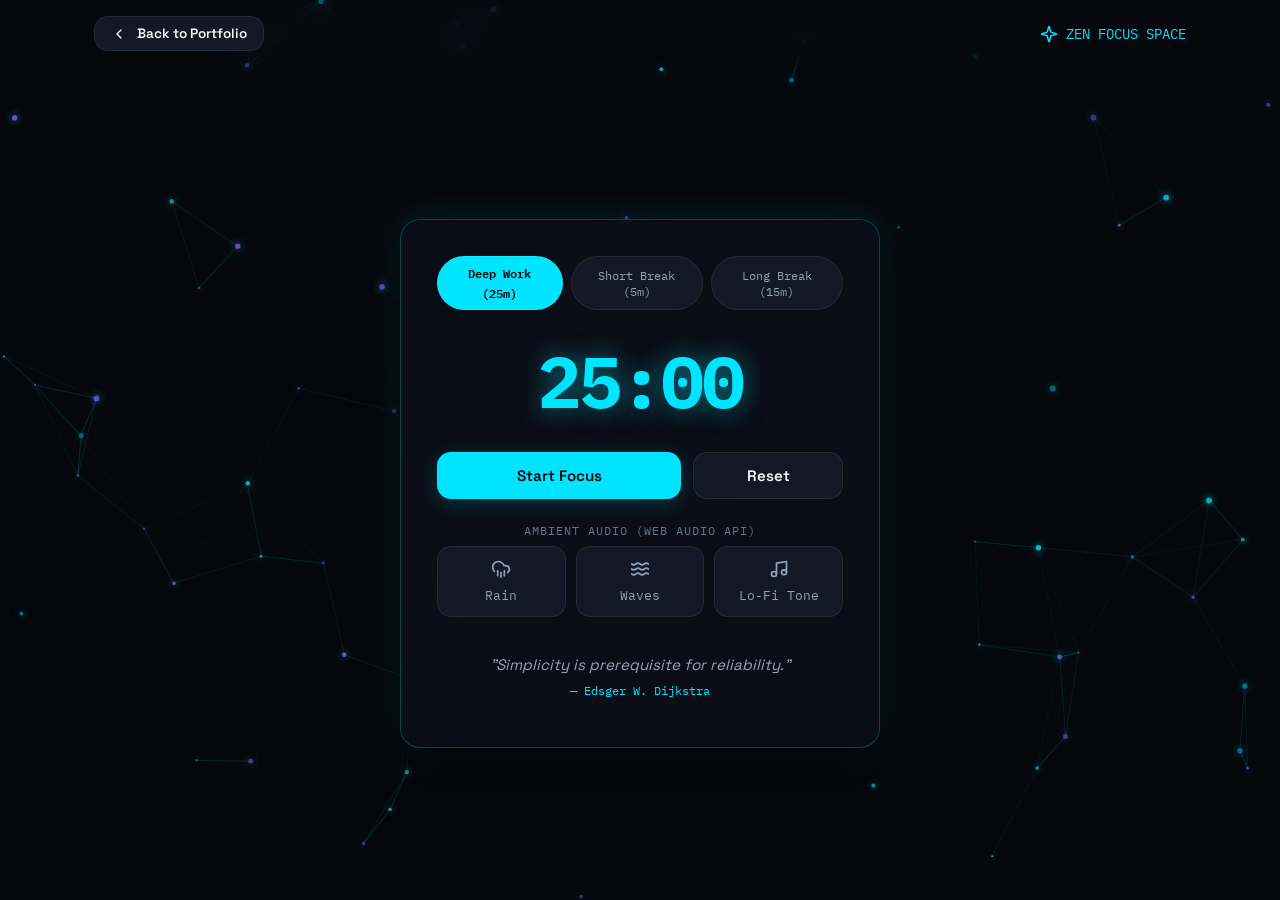
==== immersive.html @ dc9d1cc6 "feat: initial commit modern personal portfolio website" ====
<!DOCTYPE html>
<html lang="en" data-theme="dark">
<head>
  <meta charset="UTF-8" />
  <meta name="viewport" content="width=device-width, initial-scale=1.0" />
  <title>Zen Space | Nguyen Tan Thang</title>
  <meta name="description" content="An immersive focus room with ambient audio, interactive particle constellation, and pomodoro timer." />

  <link rel="stylesheet" href="css/style.css" />
  <link rel="icon" href="data:image/svg+xml,<svg xmlns=%22http://www.w3.org/2000/svg%22 viewBox=%220 0 100 100%22><text y=%22.9em%22 font-size=%2290%22>✨</text></svg>" />

  <style>
    body {
      background: #05070c;
      overflow: hidden;
      height: 100vh;
      display: flex;
      flex-direction: column;
    }
    #zen-canvas {
      position: absolute;
      top: 0;
      left: 0;
      width: 100%;
      height: 100%;
      z-index: 0;
    }
    .zen-container {
      position: relative;
      z-index: 10;
      display: flex;
      flex-direction: column;
      align-items: center;
      justify-content: center;
      flex: 1;
      padding: 24px;
    }
    .zen-pod {
      width: 100%;
      max-width: 480px;
      background: rgba(13, 17, 26, 0.75);
      border: 1px solid rgba(0, 229, 255, 0.25);
      border-radius: var(--radius-lg);
      padding: 36px;
      backdrop-filter: blur(20px);
      -webkit-backdrop-filter: blur(20px);
      box-shadow: 0 20px 50px rgba(0, 0, 0, 0.8), 0 0 40px rgba(0, 229, 255, 0.15);
      display: flex;
      flex-direction: column;
      align-items: center;
      gap: 24px;
      text-align: center;
    }
    .zen-timer-display {
      font-family: var(--font-mono);
      font-size: 4.5rem;
      font-weight: 700;
      letter-spacing: -2px;
      color: var(--accent-cyan);
      text-shadow: 0 0 25px rgba(0, 229, 255, 0.5);
    }
    .zen-modes {
      display: flex;
      gap: 8px;
    }
    .timer-mode-btn {
      padding: 6px 14px;
      border-radius: var(--radius-full);
      font-size: 0.78rem;
      font-family: var(--font-mono);
      border: 1px solid var(--border-color);
      background: var(--bg-surface);
      color: var(--text-secondary);
      transition: all var(--transition-fast);
    }
    .timer-mode-btn.is-active {
      background: var(--accent-cyan);
      color: #000000;
      font-weight: 600;
    }
    .zen-sounds-grid {
      display: flex;
      gap: 10px;
      width: 100%;
    }
    .zen-sound-btn {
      flex: 1;
      display: flex;
      flex-direction: column;
      align-items: center;
      gap: 8px;
      padding: 12px;
      border-radius: var(--radius-md);
      background: var(--bg-surface);
      border: 1px solid var(--border-color);
      color: var(--text-secondary);
      font-size: 0.8rem;
      font-family: var(--font-mono);
      transition: all var(--transition-fast);
    }
    .zen-sound-btn.is-playing {
      border-color: var(--accent-cyan);
      color: var(--accent-cyan);
      background: rgba(0, 229, 255, 0.1);
      box-shadow: 0 0 15px var(--accent-cyan-glow);
    }
    .zen-quote-box {
      min-height: 70px;
      display: flex;
      flex-direction: column;
      align-items: center;
      justify-content: center;
    }
    .zen-quote-text {
      font-size: 0.95rem;
      font-style: italic;
      color: var(--text-secondary);
      transition: opacity 0.4s ease;
      line-height: 1.5;
    }
    .zen-quote-author {
      font-family: var(--font-mono);
      font-size: 0.78rem;
      color: var(--accent-cyan);
      margin-top: 6px;
      transition: opacity 0.4s ease;
    }
  </style>
</head>

<body>
  <!-- Canvas Particles -->
  <canvas id="zen-canvas"></canvas>

  <!-- Top Navigation Header -->
  <header class="site-header" style="position: relative; z-index: 20; background: transparent; border-bottom: none;">
    <div class="site-header-inner">
      <a class="portfolio-button portfolio-button-secondary" href="index.html" style="padding: 8px 16px; font-size: 0.85rem;">
        <svg xmlns="http://www.w3.org/2000/svg" width="16" height="16" viewBox="0 0 24 24" fill="none" stroke="currentColor" stroke-width="2" stroke-linecap="round" stroke-linejoin="round"><path d="m15 18-6-6 6-6"/></svg>
        Back to Portfolio
      </a>

      <div style="font-family: var(--font-mono); font-size: 0.85rem; color: var(--accent-cyan); display: flex; align-items: center; gap: 8px;">
        <svg xmlns="http://www.w3.org/2000/svg" width="18" height="18" viewBox="0 0 24 24" fill="none" stroke="currentColor" stroke-width="2" stroke-linecap="round" stroke-linejoin="round"><path d="M9.937 15.5A2 2 0 0 0 8.5 14.063l-6.135-1.582a.5.5 0 0 1 0-.962L8.5 9.936A2 2 0 0 0 9.937 8.5l1.582-6.135a.5.5 0 0 1 .963 0L14.063 8.5A2 2 0 0 0 15.5 9.937l6.135 1.581a.5.5 0 0 1 0 .964L15.5 14.063a2 2 0 0 0-1.437 1.437l-1.582 6.135a.5.5 0 0 1-.963 0z"></path></svg>
        ZEN FOCUS SPACE
      </div>
    </div>
  </header>

  <!-- Center Zen Pod -->
  <div class="zen-container">
    <div class="zen-pod">
      <div class="zen-modes">
        <button type="button" class="timer-mode-btn is-active" data-mins="25">Deep Work (25m)</button>
        <button type="button" class="timer-mode-btn" data-mins="5">Short Break (5m)</button>
        <button type="button" class="timer-mode-btn" data-mins="15">Long Break (15m)</button>
      </div>

      <div class="zen-timer-display" id="timer-display">25:00</div>

      <div style="display: flex; gap: 12px; width: 100%;">
        <button type="button" id="timer-start-btn" class="portfolio-button portfolio-button-primary" style="flex: 2;">
          Start Focus
        </button>
        <button type="button" id="timer-reset-btn" class="portfolio-button portfolio-button-secondary" style="flex: 1;">
          Reset
        </button>
      </div>

      <!-- Ambient Audio Synthesizers -->
      <div style="width: 100%;">
        <div style="font-family: var(--font-mono); font-size: 0.72rem; text-transform: uppercase; color: var(--text-muted); margin-bottom: 8px; letter-spacing: 1px;">
          Ambient Audio (Web Audio API)
        </div>
        <div class="zen-sounds-grid">
          <button type="button" class="zen-sound-btn" data-sound="rain">
            <svg xmlns="http://www.w3.org/2000/svg" width="20" height="20" viewBox="0 0 24 24" fill="none" stroke="currentColor" stroke-width="2" stroke-linecap="round" stroke-linejoin="round"><path d="M4 14.899A7 7 0 1 1 15.71 8h1.79a4.5 4.5 0 0 1 2.5 8.242"/><path d="M16 14v6"/><path d="M8 14v6"/><path d="M12 16v6"/></svg>
            Rain
          </button>
          <button type="button" class="zen-sound-btn" data-sound="waves">
            <svg xmlns="http://www.w3.org/2000/svg" width="20" height="20" viewBox="0 0 24 24" fill="none" stroke="currentColor" stroke-width="2" stroke-linecap="round" stroke-linejoin="round"><path d="M2 6c.6.5 1.2 1 2.5 1C7 7 7 5 9.5 5c2.6 0 2.4 2 5 2 2.5 0 2.5-2 5-2 1.3 0 1.9.5 2.5 1"/><path d="M2 12c.6.5 1.2 1 2.5 1 2.5 0 2.5-2 5-2 2.6 0 2.4 2 5 2 2.5 0 2.5-2 5-2 1.3 0 1.9.5 2.5 1"/><path d="M2 18c.6.5 1.2 1 2.5 1 2.5 0 2.5-2 5-2 2.6 0 2.4 2 5 2 2.5 0 2.5-2 5-2 1.3 0 1.9.5 2.5 1"/></svg>
            Waves
          </button>
          <button type="button" class="zen-sound-btn" data-sound="lofi">
            <svg xmlns="http://www.w3.org/2000/svg" width="20" height="20" viewBox="0 0 24 24" fill="none" stroke="currentColor" stroke-width="2" stroke-linecap="round" stroke-linejoin="round"><path d="M9 18V5l12-2v13"/><circle cx="6" cy="18" r="3"/><circle cx="18" cy="16" r="3"/></svg>
            Lo-Fi Tone
          </button>
        </div>
      </div>

      <!-- Motivational Quote -->
      <div class="zen-quote-box">
        <div class="zen-quote-text" id="zen-quote-text">"Simplicity is prerequisite for reliability."</div>
        <div class="zen-quote-author" id="zen-quote-author">— Edsger W. Dijkstra</div>
      </div>
    </div>
  </div>

  <script src="js/zen.js"></script>
</body>
</html>
---- css/style.css ----
/* ==========================================================================
   PORTFOLIO STYLESHEET - INSPIRED BY PORFOLIO.ID.VN
   Design: Modern Cyberpunk / Minimal Tech / Glowing Cards / Terminal UI
   ========================================================================== */

@import url('https://fonts.googleapis.com/css2?family=IBM+Plex+Mono:ital,wght@0,300;0,400;0,500;0,600;0,700;1,400&family=Space+Grotesk:wght@300;400;500;600;700&display=swap');

:root {
  /* Color Palette - Dark Mode (Default) */
  --bg-primary: #07090e;
  --bg-secondary: #0d111a;
  --bg-surface: #121826;
  --bg-card: rgba(18, 24, 38, 0.75);
  --bg-card-hover: rgba(26, 35, 56, 0.85);
  --bg-glass: rgba(7, 9, 14, 0.82);

  --border-color: rgba(255, 255, 255, 0.08);
  --border-glow: rgba(0, 229, 255, 0.35);
  --border-focus: #00e5ff;

  --text-primary: #f8fafc;
  --text-secondary: #94a3b8;
  --text-muted: #64748b;
  --text-accent: #00e5ff;
  --text-accent-secondary: #a855f7;

  --accent-cyan: #00e5ff;
  --accent-cyan-glow: rgba(0, 229, 255, 0.2);
  --accent-blue: #3b82f6;
  --accent-purple: #a855f7;
  --accent-emerald: #10b981;

  --font-sans: 'Space Grotesk', -apple-system, BlinkMacSystemFont, "Segoe UI", Roboto, sans-serif;
  --font-mono: 'IBM Plex Mono', monospace;

  --radius-sm: 8px;
  --radius-md: 14px;
  --radius-lg: 20px;
  --radius-full: 9999px;

  --shadow-subtle: 0 4px 20px -2px rgba(0, 0, 0, 0.5);
  --shadow-glow: 0 0 35px -5px rgba(0, 229, 255, 0.25);
  --shadow-card: 0 10px 30px -10px rgba(0, 0, 0, 0.7);

  --transition-fast: 0.15s ease;
  --transition-normal: 0.25s cubic-bezier(0.16, 1, 0.3, 1);
  --transition-smooth: 0.4s cubic-bezier(0.16, 1, 0.3, 1);

  --mouse-x: 50%;
  --mouse-y: 50%;
}

/* Light Theme Variables */
[data-theme="light"] {
  --bg-primary: #f8fafc;
  --bg-secondary: #f1f5f9;
  --bg-surface: #ffffff;
  --bg-card: rgba(255, 255, 255, 0.85);
  --bg-card-hover: rgba(255, 255, 255, 1);
  --bg-glass: rgba(248, 250, 252, 0.85);

  --border-color: rgba(0, 0, 0, 0.08);
  --border-glow: rgba(0, 150, 200, 0.4);
  --border-focus: #0284c7;

  --text-primary: #0f172a;
  --text-secondary: #475569;
  --text-muted: #64748b;
  --text-accent: #0284c7;

  --accent-cyan: #0284c7;
  --accent-cyan-glow: rgba(2, 132, 199, 0.15);
  --shadow-subtle: 0 4px 20px -2px rgba(0, 0, 0, 0.08);
  --shadow-glow: 0 0 30px -5px rgba(2, 132, 199, 0.2);
  --shadow-card: 0 10px 25px -5px rgba(0, 0, 0, 0.06);
}

/* ==========================================================================
   Base & Reset
   ========================================================================== */
*, *::before, *::after {
  box-sizing: border-box;
  margin: 0;
  padding: 0;
}

html {
  font-family: var(--font-sans);
  background-color: var(--bg-primary);
  color: var(--text-primary);
  scroll-behavior: smooth;
  scroll-padding-top: 80px;
  -webkit-font-smoothing: antialiased;
  -moz-osx-font-smoothing: grayscale;
}

body {
  min-height: 100vh;
  display: flex;
  flex-direction: column;
  overflow-x: hidden;
  background: var(--bg-primary);
  position: relative;
}

::selection {
  background-color: var(--accent-cyan);
  color: #000000;
}

a {
  color: inherit;
  text-decoration: none;
}

button {
  font-family: inherit;
  background: none;
  border: none;
  cursor: pointer;
  color: inherit;
}

img, svg {
  display: block;
  max-width: 100%;
}

/* ==========================================================================
   Layout Containers
   ========================================================================== */
.portfolio-container {
  width: 100%;
  max-width: 1140px;
  margin-left: auto;
  margin-right: auto;
  padding-left: 24px;
  padding-right: 24px;
}

.portfolio-section {
  padding: 96px 0;
  position: relative;
}

.section-surface {
  background: linear-gradient(180deg, var(--bg-primary) 0%, var(--bg-secondary) 50%, var(--bg-primary) 100%);
  border-top: 1px solid var(--border-color);
  border-bottom: 1px solid var(--border-color);
}

/* ==========================================================================
   Scroll Progress Bar
   ========================================================================== */
.scroll-progress {
  position: fixed;
  top: 0;
  left: 0;
  height: 3px;
  width: 100%;
  background: linear-gradient(90deg, var(--accent-cyan), var(--accent-purple), var(--accent-emerald));
  transform-origin: left;
  transform: scaleX(0);
  z-index: 1000;
  box-shadow: 0 0 10px var(--accent-cyan);
  transition: transform 0.1s ease-out;
}

/* ==========================================================================
   Header & Navigation
   ========================================================================== */
.site-header {
  position: sticky;
  top: 0;
  z-index: 900;
  background: var(--bg-glass);
  backdrop-filter: blur(16px);
  -webkit-backdrop-filter: blur(16px);
  border-bottom: 1px solid var(--border-color);
  transition: all var(--transition-normal);
}

.site-header-inner {
  max-width: 1140px;
  margin: 0 auto;
  padding: 16px 24px;
  display: flex;
  align-items: center;
  justify-content: space-between;
}

.site-logo {
  display: flex;
  align-items: center;
  gap: 10px;
  font-family: var(--font-mono);
  font-weight: 700;
  font-size: 1.15rem;
  letter-spacing: -0.5px;
  color: var(--text-primary);
  transition: opacity var(--transition-fast);
}

.site-logo span.logo-highlight {
  color: var(--accent-cyan);
}

.site-logo:hover {
  opacity: 0.85;
}

.desktop-nav {
  display: flex;
  align-items: center;
  gap: 6px;
  background: rgba(255, 255, 255, 0.03);
  padding: 4px 6px;
  border-radius: var(--radius-full);
  border: 1px solid var(--border-color);
}

.desktop-nav a {
  font-size: 0.88rem;
  font-weight: 500;
  padding: 8px 16px;
  border-radius: var(--radius-full);
  color: var(--text-secondary);
  transition: all var(--transition-fast);
}

.desktop-nav a:hover {
  color: var(--text-primary);
  background: rgba(255, 255, 255, 0.05);
}

.desktop-nav a.is-active {
  color: #000000;
  background: var(--accent-cyan);
  font-weight: 600;
  box-shadow: 0 0 16px var(--accent-cyan-glow);
}

[data-theme="light"] .desktop-nav a.is-active {
  color: #ffffff;
}

.header-actions {
  display: flex;
  align-items: center;
  gap: 12px;
}

.theme-toggle-btn, .cli-toggle-btn {
  display: flex;
  align-items: center;
  justify-content: center;
  width: 38px;
  height: 38px;
  border-radius: var(--radius-md);
  border: 1px solid var(--border-color);
  background: var(--bg-surface);
  color: var(--text-secondary);
  transition: all var(--transition-fast);
}

.theme-toggle-btn:hover, .cli-toggle-btn:hover {
  color: var(--accent-cyan);
  border-color: var(--border-glow);
  box-shadow: var(--shadow-glow);
}

.menu-button {
  display: none;
  align-items: center;
  justify-content: center;
  width: 40px;
  height: 40px;
  border-radius: var(--radius-md);
  border: 1px solid var(--border-color);
  background: var(--bg-surface);
  color: var(--text-primary);
}

/* Mobile Navigation Drawer */
.mobile-menu {
  display: none;
  position: fixed;
  top: 71px;
  left: 0;
  width: 100%;
  height: calc(100vh - 71px);
  background: var(--bg-primary);
  border-top: 1px solid var(--border-color);
  padding: 24px;
  flex-direction: column;
  justify-content: space-between;
  transform: translateY(-100%);
  opacity: 0;
  pointer-events: none;
  transition: all var(--transition-smooth);
  z-index: 850;
  overflow-y: auto;
}

.mobile-menu.is-open {
  transform: translateY(0);
  opacity: 1;
  pointer-events: auto;
}

.mobile-menu-label {
  font-family: var(--font-mono);
  font-size: 0.75rem;
  text-transform: uppercase;
  letter-spacing: 2px;
  color: var(--text-muted);
  margin-bottom: 16px;
}

.mobile-menu nav {
  display: flex;
  flex-direction: column;
  gap: 12px;
}

.mobile-menu nav a {
  display: flex;
  align-items: center;
  gap: 16px;
  font-size: 1.25rem;
  font-weight: 600;
  padding: 12px 16px;
  border-radius: var(--radius-md);
  color: var(--text-secondary);
  border: 1px solid transparent;
}

.mobile-menu nav a span {
  font-family: var(--font-mono);
  font-size: 0.85rem;
  color: var(--accent-cyan);
}

.mobile-menu nav a.is-active {
  color: var(--accent-cyan);
  background: rgba(0, 229, 255, 0.08);
  border-color: var(--border-glow);
}

.mobile-resume-link {
  display: flex;
  align-items: center;
  justify-content: center;
  gap: 8px;
  margin-top: 24px;
  padding: 14px;
  background: var(--accent-cyan);
  color: #000000;
  font-weight: 600;
  border-radius: var(--radius-md);
}

/* ==========================================================================
   Hero Section
   ========================================================================== */
.hero-section {
  position: relative;
  min-height: calc(100vh - 80px);
  display: flex;
  flex-direction: column;
  justify-content: center;
  padding: 60px 0 40px;
  overflow: hidden;
}

.hero-grid-pattern {
  position: absolute;
  top: 0;
  left: 0;
  width: 100%;
  height: 100%;
  background-image: 
    linear-gradient(to right, rgba(255, 255, 255, 0.03) 1px, transparent 1px),
    linear-gradient(to bottom, rgba(255, 255, 255, 0.03) 1px, transparent 1px);
  background-size: 40px 40px;
  mask-image: radial-gradient(circle at center, black 30%, transparent 80%);
  -webkit-mask-image: radial-gradient(circle at center, black 30%, transparent 80%);
  pointer-events: none;
  z-index: 0;
}

.hero-layout {
  position: relative;
  z-index: 1;
  display: grid;
  grid-template-columns: 1.15fr 0.85fr;
  gap: 56px;
  align-items: center;
}

.hero-copy {
  display: flex;
  flex-direction: column;
  gap: 20px;
}

.hero-overline {
  display: inline-flex;
  align-items: center;
  gap: 8px;
  font-family: var(--font-mono);
  font-size: 0.85rem;
  color: var(--accent-cyan);
  background: rgba(0, 229, 255, 0.08);
  border: 1px solid rgba(0, 229, 255, 0.25);
  padding: 6px 14px;
  border-radius: var(--radius-full);
  margin-bottom: 8px;
  width: fit-content;
}

.hero-copy h1 {
  font-size: clamp(2.4rem, 5vw, 3.8rem);
  font-weight: 700;
  line-height: 1.1;
  letter-spacing: -1.5px;
}

.hero-copy h1 span {
  background: linear-gradient(135deg, #ffffff 30%, var(--accent-cyan) 100%);
  -webkit-background-clip: text;
  -webkit-text-fill-color: transparent;
}

[data-theme="light"] .hero-copy h1 span {
  background: linear-gradient(135deg, #0f172a 30%, var(--accent-cyan) 100%);
  -webkit-background-clip: text;
  -webkit-text-fill-color: transparent;
}

.hero-role {
  display: inline-flex;
  align-items: center;
  gap: 10px;
  font-family: var(--font-mono);
  font-size: 1.1rem;
  font-weight: 600;
  color: var(--text-primary);
}

.hero-role svg {
  color: var(--accent-cyan);
}

.hero-description {
  font-size: 1.15rem;
  line-height: 1.6;
  color: var(--text-secondary);
  max-width: 540px;
}

.hero-actions {
  display: flex;
  align-items: center;
  gap: 16px;
  flex-wrap: wrap;
  margin-top: 8px;
}

.portfolio-button {
  display: inline-flex;
  align-items: center;
  justify-content: center;
  gap: 10px;
  padding: 13px 26px;
  border-radius: var(--radius-md);
  font-weight: 600;
  font-size: 0.95rem;
  transition: all var(--transition-normal);
  cursor: pointer;
  text-decoration: none;
}

.portfolio-button-primary {
  background: var(--accent-cyan);
  color: #000000;
  box-shadow: 0 4px 20px var(--accent-cyan-glow);
}

.portfolio-button-primary:hover {
  transform: translateY(-2px);
  box-shadow: 0 8px 28px rgba(0, 229, 255, 0.4);
}

.portfolio-button-secondary {
  background: var(--bg-surface);
  color: var(--text-primary);
  border: 1px solid var(--border-color);
}

.portfolio-button-secondary:hover {
  border-color: var(--border-glow);
  background: var(--bg-card-hover);
  transform: translateY(-2px);
  box-shadow: var(--shadow-glow);
}

.hero-socials {
  display: flex;
  align-items: center;
  gap: 18px;
  flex-wrap: wrap;
  padding-top: 12px;
  border-top: 1px solid var(--border-color);
}

.hero-socials a {
  display: flex;
  align-items: center;
  justify-content: center;
  width: 40px;
  height: 40px;
  border-radius: var(--radius-md);
  border: 1px solid var(--border-color);
  background: var(--bg-surface);
  color: var(--text-secondary);
  transition: all var(--transition-fast);
}

.hero-socials a:hover {
  color: var(--accent-cyan);
  border-color: var(--border-glow);
  transform: translateY(-2px);
}

.hero-location {
  display: inline-flex;
  align-items: center;
  gap: 6px;
  font-family: var(--font-mono);
  font-size: 0.85rem;
  color: var(--text-muted);
  margin-left: auto;
}

.hero-location svg {
  color: var(--accent-cyan);
}

/* Hero Visual / Avatar & Terminal */
.hero-visual {
  position: relative;
  display: flex;
  flex-direction: column;
  align-items: center;
  justify-content: center;
}

.portrait-frame {
  position: relative;
  width: 280px;
  height: 330px;
  border-radius: var(--radius-lg);
  overflow: hidden;
  border: 1px solid var(--border-color);
  background: var(--bg-surface);
  box-shadow: var(--shadow-card);
  z-index: 2;
}

.portrait-frame img {
  width: 100%;
  height: 100%;
  object-fit: cover;
  transition: transform var(--transition-smooth);
}

.portrait-frame:hover img {
  transform: scale(1.05);
}

.portrait-meta {
  position: absolute;
  top: 12px;
  left: 12px;
  right: 12px;
  display: flex;
  justify-content: space-between;
  font-family: var(--font-mono);
  font-size: 0.72rem;
  font-weight: 600;
  color: #ffffff;
  background: rgba(0, 0, 0, 0.6);
  backdrop-filter: blur(8px);
  padding: 4px 10px;
  border-radius: var(--radius-full);
  z-index: 3;
}

.portrait-fade {
  position: absolute;
  bottom: 0;
  left: 0;
  width: 100%;
  height: 40%;
  background: linear-gradient(180deg, transparent 0%, var(--bg-surface) 100%);
  pointer-events: none;
}

/* Orbital Rings */
.portrait-orbit {
  position: absolute;
  border-radius: 50%;
  pointer-events: none;
  z-index: 1;
}

.portrait-orbit-one {
  width: 380px;
  height: 380px;
  border: 1px dashed rgba(0, 229, 255, 0.35);
  animation: spin 30s linear infinite;
}

.portrait-orbit-two {
  width: 440px;
  height: 440px;
  border: 1px solid rgba(168, 85, 247, 0.2);
  animation: spin-reverse 45s linear infinite;
}

@keyframes spin {
  from { transform: rotate(0deg); }
  to { transform: rotate(360deg); }
}

@keyframes spin-reverse {
  from { transform: rotate(360deg); }
  to { transform: rotate(0deg); }
}

/* Terminal Overlay Box */
.profile-terminal {
  position: relative;
  margin-top: -40px;
  width: 320px;
  background: var(--bg-secondary);
  border: 1px solid var(--border-color);
  border-radius: var(--radius-md);
  box-shadow: var(--shadow-card);
  backdrop-filter: blur(16px);
  z-index: 3;
  overflow: hidden;
  font-family: var(--font-mono);
}

.terminal-bar {
  display: flex;
  align-items: center;
  justify-content: space-between;
  padding: 8px 12px;
  background: rgba(255, 255, 255, 0.04);
  border-bottom: 1px solid var(--border-color);
  font-size: 0.75rem;
  color: var(--text-muted);
}

.terminal-dots {
  display: flex;
  gap: 6px;
}

.terminal-dots span {
  width: 9px;
  height: 9px;
  border-radius: 50%;
  background: #ef4444;
}

.terminal-dots span:nth-child(2) { background: #eab308; }
.terminal-dots span:nth-child(3) { background: #22c55e; }

.terminal-status {
  display: flex;
  align-items: center;
  gap: 6px;
  color: #22c55e;
  font-weight: 500;
}

.terminal-status i {
  width: 6px;
  height: 6px;
  border-radius: 50%;
  background: #22c55e;
  box-shadow: 0 0 8px #22c55e;
}

.terminal-code {
  padding: 14px 16px;
  font-size: 0.82rem;
  line-height: 1.6;
}

.terminal-code p b {
  color: var(--accent-cyan);
  font-weight: 500;
}

.terminal-code p span {
  color: #fca5a5;
}

.terminal-code p em {
  font-style: normal;
  color: #86efac;
}

/* Focus Feature Cards */
.focus-list {
  display: grid;
  grid-template-columns: repeat(3, 1fr);
  gap: 20px;
  margin-top: 48px;
}

.focus-item {
  display: flex;
  align-items: flex-start;
  gap: 16px;
  padding: 20px;
  border-radius: var(--radius-md);
  background: var(--bg-card);
  border: 1px solid var(--border-color);
  transition: all var(--transition-normal);
}

.focus-item:hover {
  border-color: var(--border-glow);
  transform: translateY(-3px);
  box-shadow: var(--shadow-glow);
}

.focus-item > div {
  padding: 10px;
  border-radius: var(--radius-sm);
  background: rgba(0, 229, 255, 0.08);
  color: var(--accent-cyan);
}

.focus-item span strong {
  display: block;
  font-size: 1rem;
  font-weight: 600;
  margin-bottom: 4px;
}

.focus-item span small {
  font-size: 0.82rem;
  color: var(--text-secondary);
  line-height: 1.4;
  display: block;
}

/* Scroll Cue */
.scroll-cue {
  display: flex;
  flex-direction: column;
  align-items: center;
  gap: 6px;
  margin: 32px auto 0;
  color: var(--text-muted);
  font-family: var(--font-mono);
  font-size: 0.75rem;
  text-transform: uppercase;
  letter-spacing: 1.5px;
  transition: color var(--transition-fast);
}

.scroll-cue:hover {
  color: var(--accent-cyan);
}

.scroll-cue svg {
  animation: bounce 2s infinite;
}

@keyframes bounce {
  0%, 20%, 50%, 80%, 100% { transform: translateY(0); }
  40% { transform: translateY(6px); }
  60% { transform: translateY(3px); }
}

/* ==========================================================================
   Profile Quick Strip
   ========================================================================== */
.profile-strip {
  border-top: 1px solid var(--border-color);
  border-bottom: 1px solid var(--border-color);
  background: var(--bg-secondary);
  padding: 24px 0;
}

.profile-strip-grid {
  display: grid;
  grid-template-columns: repeat(4, 1fr);
  gap: 20px;
}

.profile-strip-item {
  display: flex;
  align-items: center;
  gap: 14px;
}

.profile-strip-item svg {
  color: var(--accent-cyan);
  flex-shrink: 0;
}

.profile-strip-item div span {
  display: block;
  font-family: var(--font-mono);
  font-size: 0.72rem;
  text-transform: uppercase;
  letter-spacing: 1px;
  color: var(--text-muted);
}

.profile-strip-item div strong {
  font-size: 0.92rem;
  color: var(--text-primary);
}

/* ==========================================================================
   Section Headings & Kicker
   ========================================================================== */
.section-heading {
  margin-bottom: 48px;
}

.section-kicker {
  display: inline-flex;
  align-items: center;
  gap: 8px;
  font-family: var(--font-mono);
  font-size: 0.82rem;
  font-weight: 600;
  text-transform: uppercase;
  letter-spacing: 1.5px;
  color: var(--accent-cyan);
  margin-bottom: 12px;
}

.kicker-icon {
  width: 18px;
  height: 18px;
}

.section-heading h2 {
  font-size: clamp(1.8rem, 3.5vw, 2.5rem);
  font-weight: 700;
  letter-spacing: -1px;
  margin-bottom: 12px;
}

.section-heading p {
  font-size: 1.05rem;
  color: var(--text-secondary);
  max-width: 620px;
}

/* ==========================================================================
   Glow Cards System (Tracks Mouse Spotlight)
   ========================================================================== */
[data-glow-card="true"] {
  position: relative;
  background: var(--bg-card);
  border: 1px solid var(--border-color);
  border-radius: var(--radius-lg);
  overflow: hidden;
  transition: border-color var(--transition-normal), box-shadow var(--transition-normal);
}

[data-glow-card="true"]::before {
  content: '';
  position: absolute;
  top: 0;
  left: 0;
  right: 0;
  bottom: 0;
  border-radius: inherit;
  background: radial-gradient(
    600px circle at var(--mouse-x, 50%) var(--mouse-y, 50%),
    rgba(0, 229, 255, 0.12),
    transparent 40%
  );
  pointer-events: none;
  opacity: 0;
  transition: opacity var(--transition-normal);
  z-index: 1;
}

[data-glow-card="true"]:hover::before {
  opacity: 1;
}

[data-glow-card="true"]:hover {
  border-color: var(--border-glow);
  box-shadow: var(--shadow-glow);
}

/* ==========================================================================
   Journey Section
   ========================================================================== */
.journey-panel {
  padding: 36px;
}

.journey-steps {
  display: grid;
  grid-template-columns: repeat(4, 1fr);
  gap: 24px;
  position: relative;
  z-index: 2;
}

.journey-step {
  display: flex;
  flex-direction: column;
  gap: 8px;
  position: relative;
}

.journey-step-badge {
  display: flex;
  align-items: center;
  justify-content: center;
  width: 44px;
  height: 44px;
  border-radius: 50%;
  background: var(--bg-surface);
  border: 1px solid var(--border-color);
  color: var(--text-muted);
  font-family: var(--font-mono);
  font-size: 0.9rem;
  font-weight: 700;
  margin-bottom: 12px;
  transition: all var(--transition-normal);
}

.journey-step.is-complete .journey-step-badge {
  background: rgba(34, 197, 94, 0.15);
  border-color: #22c55e;
  color: #22c55e;
}

.journey-step.is-current .journey-step-badge {
  background: rgba(0, 229, 255, 0.2);
  border-color: var(--accent-cyan);
  color: var(--accent-cyan);
  box-shadow: 0 0 16px var(--accent-cyan-glow);
  animation: pulse-border 2s infinite;
}

@keyframes pulse-border {
  0% { box-shadow: 0 0 0 0 rgba(0, 229, 255, 0.6); }
  70% { box-shadow: 0 0 0 10px rgba(0, 229, 255, 0); }
  100% { box-shadow: 0 0 0 0 rgba(0, 229, 255, 0); }
}

.journey-step small {
  font-family: var(--font-mono);
  font-size: 0.72rem;
  text-transform: uppercase;
  letter-spacing: 1px;
  color: var(--accent-cyan);
}

.journey-step strong {
  font-size: 1.05rem;
  color: var(--text-primary);
}

.journey-step p {
  font-size: 0.85rem;
  color: var(--text-secondary);
  line-height: 1.5;
}

/* ==========================================================================
   Experience Section
   ========================================================================== */
.experience-layout {
  display: grid;
  grid-template-columns: 260px 1fr;
  gap: 32px;
}

.experience-tabs {
  display: flex;
  flex-direction: column;
  gap: 8px;
}

.experience-tab {
  display: flex;
  align-items: center;
  gap: 14px;
  padding: 16px 20px;
  border-radius: var(--radius-md);
  border: 1px solid var(--border-color);
  background: var(--bg-surface);
  text-align: left;
  font-weight: 600;
  color: var(--text-secondary);
  transition: all var(--transition-fast);
}

.experience-tab:hover {
  background: var(--bg-card-hover);
  color: var(--text-primary);
  border-color: var(--border-glow);
}

.experience-tab.is-active {
  background: rgba(0, 229, 255, 0.1);
  color: var(--accent-cyan);
  border-color: var(--accent-cyan);
  box-shadow: 0 0 16px var(--accent-cyan-glow);
}

.experience-logo {
  position: relative;
  width: 32px;
  height: 32px;
  border-radius: var(--radius-sm);
  overflow: hidden;
  background: #000000;
  display: flex;
  align-items: center;
  justify-content: center;
  padding: 4px;
}

.experience-card-inner {
  padding: 36px;
  display: flex;
  flex-direction: column;
  gap: 20px;
  position: relative;
  z-index: 2;
}

.experience-card-header {
  display: flex;
  align-items: center;
  justify-content: space-between;
  flex-wrap: wrap;
  gap: 12px;
}

.experience-card-header h3 {
  font-size: 1.6rem;
  font-weight: 700;
}

.experience-date-badge {
  display: inline-flex;
  align-items: center;
  gap: 8px;
  font-family: var(--font-mono);
  font-size: 0.82rem;
  padding: 6px 14px;
  border-radius: var(--radius-full);
  background: rgba(255, 255, 255, 0.05);
  border: 1px solid var(--border-color);
  color: var(--text-secondary);
}

.experience-location {
  display: flex;
  align-items: center;
  gap: 8px;
  font-family: var(--font-mono);
  font-size: 0.85rem;
  color: var(--text-muted);
}

.experience-divider {
  border: 0;
  height: 1px;
  background: var(--border-color);
}

.experience-role-header h4 {
  font-size: 1.2rem;
  color: var(--accent-cyan);
}

.experience-bullets {
  list-style: none;
  display: flex;
  flex-direction: column;
  gap: 14px;
}

.experience-bullets li {
  position: relative;
  padding-left: 24px;
  font-size: 0.95rem;
  line-height: 1.6;
  color: var(--text-secondary);
}

.experience-bullets li::before {
  content: "▹";
  position: absolute;
  left: 0;
  color: var(--accent-cyan);
  font-size: 1.1rem;
}

.experience-tags {
  display: flex;
  flex-wrap: wrap;
  gap: 8px;
  padding-top: 12px;
}

.experience-tags span {
  font-family: var(--font-mono);
  font-size: 0.78rem;
  padding: 4px 12px;
  border-radius: var(--radius-full);
  background: rgba(0, 229, 255, 0.08);
  border: 1px solid rgba(0, 229, 255, 0.2);
  color: var(--accent-cyan);
}

/* ==========================================================================
   Skills Section
   ========================================================================== */
.skills-grid {
  display: grid;
  grid-template-columns: repeat(2, 1fr);
  gap: 24px;
}

.skill-panel {
  padding: 32px;
  position: relative;
  z-index: 2;
}

.skill-panel-head {
  display: flex;
  align-items: center;
  justify-content: space-between;
  margin-bottom: 16px;
}

.skill-panel-head span {
  font-family: var(--font-mono);
  font-size: 0.85rem;
  color: var(--text-muted);
}

.skill-panel-head svg {
  color: var(--accent-cyan);
}

.skill-panel h3 {
  font-size: 1.3rem;
  font-weight: 700;
  margin-bottom: 20px;
}

.skill-list {
  display: flex;
  flex-wrap: wrap;
  gap: 10px;
}

.skill-list span {
  display: inline-flex;
  align-items: center;
  gap: 8px;
  padding: 8px 14px;
  border-radius: var(--radius-md);
  background: var(--bg-surface);
  border: 1px solid var(--border-color);
  font-size: 0.88rem;
  font-weight: 500;
  color: var(--text-primary);
  transition: all var(--transition-fast);
}

.skill-list span:hover {
  border-color: var(--border-glow);
  transform: translateY(-2px);
  background: var(--bg-card-hover);
}

.skill-logo {
  width: 18px;
  height: 18px;
}

/* ==========================================================================
   Projects Section
   ========================================================================== */
.project-filters {
  display: flex;
  align-items: center;
  gap: 10px;
  margin-bottom: 36px;
  flex-wrap: wrap;
}

.filter-btn {
  padding: 8px 18px;
  border-radius: var(--radius-full);
  font-size: 0.85rem;
  font-weight: 600;
  border: 1px solid var(--border-color);
  background: var(--bg-surface);
  color: var(--text-secondary);
  transition: all var(--transition-fast);
}

.filter-btn:hover {
  color: var(--text-primary);
  border-color: var(--border-glow);
}

.filter-btn.is-active {
  background: var(--accent-cyan);
  color: #000000;
  border-color: var(--accent-cyan);
}

.projects-list {
  display: flex;
  flex-direction: column;
  gap: 40px;
}

.project-feature {
  display: grid;
  grid-template-columns: 1fr 1fr;
  gap: 36px;
  align-items: center;
  padding: 24px;
  position: relative;
  z-index: 2;
}

.project-media {
  position: relative;
  height: 320px;
  border-radius: var(--radius-md);
  overflow: hidden;
  border: 1px solid var(--border-color);
  background: #000000;
}

.project-media img {
  width: 100%;
  height: 100%;
  object-fit: cover;
  transition: transform var(--transition-smooth);
}

.project-feature:hover .project-media img {
  transform: scale(1.04);
}

.project-media-overlay {
  position: absolute;
  top: 0;
  left: 0;
  width: 100%;
  height: 100%;
  background: linear-gradient(180deg, transparent 50%, rgba(7, 9, 14, 0.85) 100%);
}

.project-index {
  position: absolute;
  top: 14px;
  left: 14px;
  font-family: var(--font-mono);
  font-size: 0.82rem;
  font-weight: 700;
  padding: 4px 10px;
  border-radius: var(--radius-sm);
  background: rgba(0, 0, 0, 0.7);
  backdrop-filter: blur(8px);
  color: var(--accent-cyan);
}

.project-copy {
  display: flex;
  flex-direction: column;
  gap: 16px;
}

.project-category {
  display: flex;
  align-items: center;
  gap: 10px;
  font-family: var(--font-mono);
  font-size: 0.78rem;
  color: var(--accent-cyan);
}

.project-category span:first-child {
  padding: 3px 10px;
  border-radius: var(--radius-full);
  background: rgba(0, 229, 255, 0.1);
  border: 1px solid rgba(0, 229, 255, 0.3);
}

.project-copy h3 {
  font-size: 1.7rem;
  font-weight: 700;
}

.project-copy p {
  font-size: 0.95rem;
  line-height: 1.6;
  color: var(--text-secondary);
}

.project-copy ul {
  list-style: none;
  display: flex;
  flex-direction: column;
  gap: 8px;
}

.project-copy ul li {
  display: flex;
  align-items: center;
  gap: 10px;
  font-size: 0.88rem;
  color: var(--text-secondary);
}

.project-copy ul li svg {
  color: var(--accent-cyan);
  width: 16px;
  height: 16px;
  flex-shrink: 0;
}

.project-tech {
  display: flex;
  flex-wrap: wrap;
  gap: 8px;
}

.project-tech span {
  font-family: var(--font-mono);
  font-size: 0.75rem;
  padding: 3px 10px;
  border-radius: var(--radius-sm);
  background: var(--bg-surface);
  border: 1px solid var(--border-color);
  color: var(--text-muted);
}

.project-actions {
  display: flex;
  align-items: center;
  gap: 14px;
  padding-top: 8px;
}

.project-actions a {
  display: inline-flex;
  align-items: center;
  gap: 8px;
  font-size: 0.88rem;
  font-weight: 600;
  color: var(--text-primary);
  transition: color var(--transition-fast);
}

.project-actions a:hover {
  color: var(--accent-cyan);
}

.private-project {
  display: inline-flex;
  align-items: center;
  gap: 6px;
  font-family: var(--font-mono);
  font-size: 0.8rem;
  color: var(--text-muted);
}

.section-cta {
  display: flex;
  justify-content: center;
  margin-top: 48px;
}

/* ==========================================================================
   Credentials & Certifications
   ========================================================================== */
.credentials-layout {
  display: grid;
  grid-template-columns: 1.2fr 0.8fr;
  gap: 40px;
}

.subsection-heading {
  display: flex;
  align-items: center;
  gap: 12px;
  margin-bottom: 24px;
}

.subsection-heading svg {
  color: var(--accent-cyan);
}

.subsection-heading h3 {
  font-size: 1.35rem;
  font-weight: 700;
}

.subsection-heading span {
  font-family: var(--font-mono);
  font-size: 0.85rem;
  padding: 2px 8px;
  border-radius: var(--radius-full);
  background: rgba(255, 255, 255, 0.05);
  color: var(--text-muted);
}

.certificate-grid {
  display: flex;
  flex-direction: column;
  gap: 16px;
}

.certificate-card {
  display: flex;
  align-items: center;
  gap: 20px;
  padding: 16px;
  border-radius: var(--radius-md);
  border: 1px solid var(--border-color);
  background: var(--bg-card);
  text-align: left;
  transition: all var(--transition-normal);
  cursor: pointer;
  width: 100%;
}

.certificate-card:hover {
  border-color: var(--border-glow);
  transform: translateX(4px);
  background: var(--bg-card-hover);
  box-shadow: var(--shadow-glow);
}

.certificate-image {
  position: relative;
  width: 90px;
  height: 60px;
  border-radius: var(--radius-sm);
  overflow: hidden;
  border: 1px solid var(--border-color);
  flex-shrink: 0;
}

.certificate-image img {
  width: 100%;
  height: 100%;
  object-fit: cover;
}

.certificate-copy {
  display: flex;
  flex-direction: column;
  gap: 4px;
  flex: 1;
}

.certificate-copy small {
  font-family: var(--font-mono);
  font-size: 0.72rem;
  color: var(--accent-cyan);
}

.certificate-copy strong {
  font-size: 0.95rem;
  color: var(--text-primary);
}

.certificate-copy em {
  display: inline-flex;
  align-items: center;
  gap: 4px;
  font-style: normal;
  font-size: 0.78rem;
  color: var(--text-muted);
}

.certificate-card:hover .certificate-copy em {
  color: var(--accent-cyan);
}

/* Achievements List */
.achievement-list {
  display: flex;
  flex-direction: column;
  gap: 16px;
}

.achievement-card {
  display: flex;
  align-items: center;
  gap: 18px;
  padding: 18px;
  border-radius: var(--radius-md);
  border: 1px solid var(--border-color);
  background: var(--bg-card);
  text-align: left;
  width: 100%;
  transition: all var(--transition-normal);
  cursor: pointer;
}

.achievement-card:hover {
  border-color: var(--border-glow);
  transform: translateX(4px);
  background: var(--bg-card-hover);
  box-shadow: var(--shadow-glow);
}

.achievement-number {
  font-family: var(--font-mono);
  font-size: 0.9rem;
  font-weight: 700;
  color: var(--accent-cyan);
}

.achievement-icon {
  width: 36px;
  height: 36px;
  border-radius: 50%;
  background: rgba(0, 229, 255, 0.1);
  display: flex;
  align-items: center;
  justify-content: center;
  color: var(--accent-cyan);
  flex-shrink: 0;
}

.achievement-copy {
  display: flex;
  flex-direction: column;
  gap: 4px;
  flex: 1;
}

.achievement-copy small {
  font-family: var(--font-mono);
  font-size: 0.72rem;
  color: var(--text-muted);
}

.achievement-copy strong {
  font-size: 0.95rem;
  color: var(--text-primary);
}

.achievement-copy em {
  font-style: normal;
  font-family: var(--font-mono);
  font-size: 0.75rem;
  color: var(--accent-cyan);
}

/* ==========================================================================
   Community & Activity Section
   ========================================================================== */
.community-grid {
  display: grid;
  grid-template-columns: 1fr 1fr;
  gap: 24px;
}

.community-card {
  padding: 32px;
  position: relative;
  z-index: 2;
  display: flex;
  flex-direction: column;
  gap: 20px;
}

.community-header {
  display: flex;
  align-items: center;
  gap: 16px;
}

.community-badge-icon {
  width: 48px;
  height: 48px;
  border-radius: var(--radius-md);
  background: rgba(66, 133, 244, 0.15);
  border: 1px solid rgba(66, 133, 244, 0.3);
  display: flex;
  align-items: center;
  justify-content: center;
  color: #4285F4;
}

.community-stats-img {
  width: 100%;
  border-radius: var(--radius-sm);
  background: var(--bg-surface);
  border: 1px solid var(--border-color);
  padding: 12px;
}

/* ==========================================================================
   Contact Section
   ========================================================================== */
.contact-layout {
  display: grid;
  grid-template-columns: 1fr 1fr;
  gap: 48px;
  align-items: start;
}

.contact-info {
  display: flex;
  flex-direction: column;
  gap: 24px;
}

.contact-card-box {
  display: flex;
  align-items: center;
  gap: 16px;
  padding: 18px;
  border-radius: var(--radius-md);
  background: var(--bg-surface);
  border: 1px solid var(--border-color);
  transition: all var(--transition-fast);
}

.contact-card-box:hover {
  border-color: var(--border-glow);
  transform: translateY(-2px);
}

.contact-card-icon {
  width: 40px;
  height: 40px;
  border-radius: var(--radius-sm);
  background: rgba(0, 229, 255, 0.08);
  display: flex;
  align-items: center;
  justify-content: center;
  color: var(--accent-cyan);
}

.contact-card-text small {
  display: block;
  font-family: var(--font-mono);
  font-size: 0.75rem;
  color: var(--text-muted);
}

.contact-card-text strong {
  font-size: 0.95rem;
  color: var(--text-primary);
}

.contact-form {
  padding: 36px;
  position: relative;
  z-index: 2;
  display: flex;
  flex-direction: column;
  gap: 20px;
}

.form-group {
  display: flex;
  flex-direction: column;
  gap: 8px;
}

.form-group label {
  font-family: var(--font-mono);
  font-size: 0.8rem;
  color: var(--text-secondary);
}

.form-control {
  width: 100%;
  padding: 12px 16px;
  border-radius: var(--radius-sm);
  background: var(--bg-surface);
  border: 1px solid var(--border-color);
  color: var(--text-primary);
  font-family: inherit;
  font-size: 0.92rem;
  transition: border-color var(--transition-fast);
}

.form-control:focus {
  outline: none;
  border-color: var(--accent-cyan);
  box-shadow: 0 0 12px var(--accent-cyan-glow);
}

textarea.form-control {
  resize: vertical;
  min-height: 120px;
}

/* ==========================================================================
   Footer
   ========================================================================== */
.site-footer {
  border-top: 1px solid var(--border-color);
  background: var(--bg-secondary);
  padding: 40px 0;
  margin-top: auto;
}

.footer-inner {
  display: flex;
  align-items: center;
  justify-content: space-between;
  flex-wrap: wrap;
  gap: 20px;
}

.footer-copy {
  font-family: var(--font-mono);
  font-size: 0.85rem;
  color: var(--text-muted);
}

.footer-links {
  display: flex;
  gap: 20px;
  font-size: 0.88rem;
  color: var(--text-secondary);
}

.footer-links a:hover {
  color: var(--accent-cyan);
}

/* ==========================================================================
   Modals & Popups
   ========================================================================== */
.modal-backdrop {
  position: fixed;
  top: 0;
  left: 0;
  width: 100%;
  height: 100%;
  background: rgba(0, 0, 0, 0.75);
  backdrop-filter: blur(10px);
  -webkit-backdrop-filter: blur(10px);
  display: flex;
  align-items: center;
  justify-content: center;
  padding: 24px;
  z-index: 1000;
  opacity: 0;
  pointer-events: none;
  transition: opacity var(--transition-normal);
}

.modal-backdrop.is-active {
  opacity: 1;
  pointer-events: auto;
}

.modal-box {
  width: 100%;
  max-width: 650px;
  background: var(--bg-secondary);
  border: 1px solid var(--border-color);
  border-radius: var(--radius-lg);
  box-shadow: var(--shadow-card);
  overflow: hidden;
  transform: translateY(20px) scale(0.96);
  transition: transform var(--transition-normal);
}

.modal-backdrop.is-active .modal-box {
  transform: translateY(0) scale(1);
}

.modal-header {
  display: flex;
  align-items: center;
  justify-content: space-between;
  padding: 18px 24px;
  border-bottom: 1px solid var(--border-color);
}

.modal-header h3 {
  font-size: 1.2rem;
  font-weight: 700;
}

.modal-close-btn {
  color: var(--text-muted);
  transition: color var(--transition-fast);
}

.modal-close-btn:hover {
  color: var(--accent-cyan);
}

.modal-body {
  padding: 24px;
  display: flex;
  flex-direction: column;
  gap: 20px;
}

/* ==========================================================================
   Interactive CLI Terminal Window
   ========================================================================== */
.terminal-launcher-btn {
  position: fixed;
  bottom: 24px;
  right: 24px;
  display: flex;
  align-items: center;
  gap: 10px;
  padding: 12px 20px;
  border-radius: var(--radius-full);
  background: var(--bg-surface);
  border: 1px solid var(--border-glow);
  color: var(--accent-cyan);
  font-family: var(--font-mono);
  font-size: 0.85rem;
  font-weight: 600;
  box-shadow: var(--shadow-glow);
  z-index: 800;
  transition: all var(--transition-normal);
}

.terminal-launcher-btn:hover {
  background: var(--accent-cyan);
  color: #000000;
  transform: translateY(-3px);
}

.terminal-modal {
  position: fixed;
  bottom: 84px;
  right: 24px;
  width: 520px;
  max-width: calc(100vw - 48px);
  height: 420px;
  background: #090d16;
  border: 1px solid var(--border-glow);
  border-radius: var(--radius-md);
  box-shadow: 0 20px 50px rgba(0, 0, 0, 0.8), var(--shadow-glow);
  z-index: 850;
  display: flex;
  flex-direction: column;
  overflow: hidden;
  font-family: var(--font-mono);
  transform: translateY(20px) scale(0.95);
  opacity: 0;
  pointer-events: none;
  transition: all var(--transition-normal);
}

.terminal-modal.is-open {
  transform: translateY(0) scale(1);
  opacity: 1;
  pointer-events: auto;
}

.terminal-modal-header {
  display: flex;
  align-items: center;
  justify-content: space-between;
  padding: 10px 14px;
  background: rgba(255, 255, 255, 0.05);
  border-bottom: 1px solid var(--border-color);
  font-size: 0.78rem;
  color: var(--text-muted);
}

.terminal-output {
  flex: 1;
  padding: 16px;
  overflow-y: auto;
  font-size: 0.82rem;
  line-height: 1.5;
  color: #e2e8f0;
}

.terminal-output .cmd-line {
  color: var(--accent-cyan);
  margin-bottom: 4px;
}

.terminal-output .cmd-res {
  color: #94a3b8;
  margin-bottom: 12px;
}

.terminal-input-row {
  display: flex;
  align-items: center;
  gap: 8px;
  padding: 10px 16px;
  border-top: 1px solid var(--border-color);
  background: rgba(0, 0, 0, 0.4);
}

.terminal-prompt {
  color: var(--accent-cyan);
  font-weight: 700;
}

.terminal-input {
  flex: 1;
  background: none;
  border: none;
  color: #ffffff;
  font-family: var(--font-mono);
  font-size: 0.85rem;
  outline: none;
}

/* Toast Notifications */
.toast-msg {
  position: fixed;
  bottom: 24px;
  left: 50%;
  transform: translateX(-50%) translateY(100px);
  background: var(--bg-surface);
  border: 1px solid var(--border-glow);
  color: var(--accent-cyan);
  font-family: var(--font-mono);
  font-size: 0.85rem;
  padding: 10px 20px;
  border-radius: var(--radius-full);
  box-shadow: var(--shadow-glow);
  z-index: 1200;
  opacity: 0;
  pointer-events: none;
  transition: all var(--transition-normal);
}

.toast-msg.is-active {
  transform: translateX(-50%) translateY(0);
  opacity: 1;
}

/* ==========================================================================
   Responsive Breakpoints
   ========================================================================== */
@media (max-width: 1024px) {
  .hero-layout {
    grid-template-columns: 1fr;
    text-align: center;
    gap: 40px;
  }
  .hero-copy {
    align-items: center;
  }
  .hero-description {
    max-width: 100%;
  }
  .hero-actions, .hero-socials {
    justify-content: center;
  }
  .hero-location {
    margin-left: 0;
  }
  .focus-list {
    grid-template-columns: 1fr;
  }
  .profile-strip-grid {
    grid-template-columns: repeat(2, 1fr);
  }
  .journey-steps {
    grid-template-columns: repeat(2, 1fr);
  }
  .experience-layout {
    grid-template-columns: 1fr;
  }
  .skills-grid {
    grid-template-columns: 1fr;
  }
  .project-feature {
    grid-template-columns: 1fr;
  }
  .credentials-layout {
    grid-template-columns: 1fr;
  }
  .community-grid {
    grid-template-columns: 1fr;
  }
  .contact-layout {
    grid-template-columns: 1fr;
  }
}

@media (max-width: 768px) {
  .desktop-nav {
    display: none;
  }
  .menu-button {
    display: flex;
  }
  .mobile-menu {
    display: flex;
  }
  .profile-strip-grid {
    grid-template-columns: 1fr;
  }
  .journey-steps {
    grid-template-columns: 1fr;
  }
}
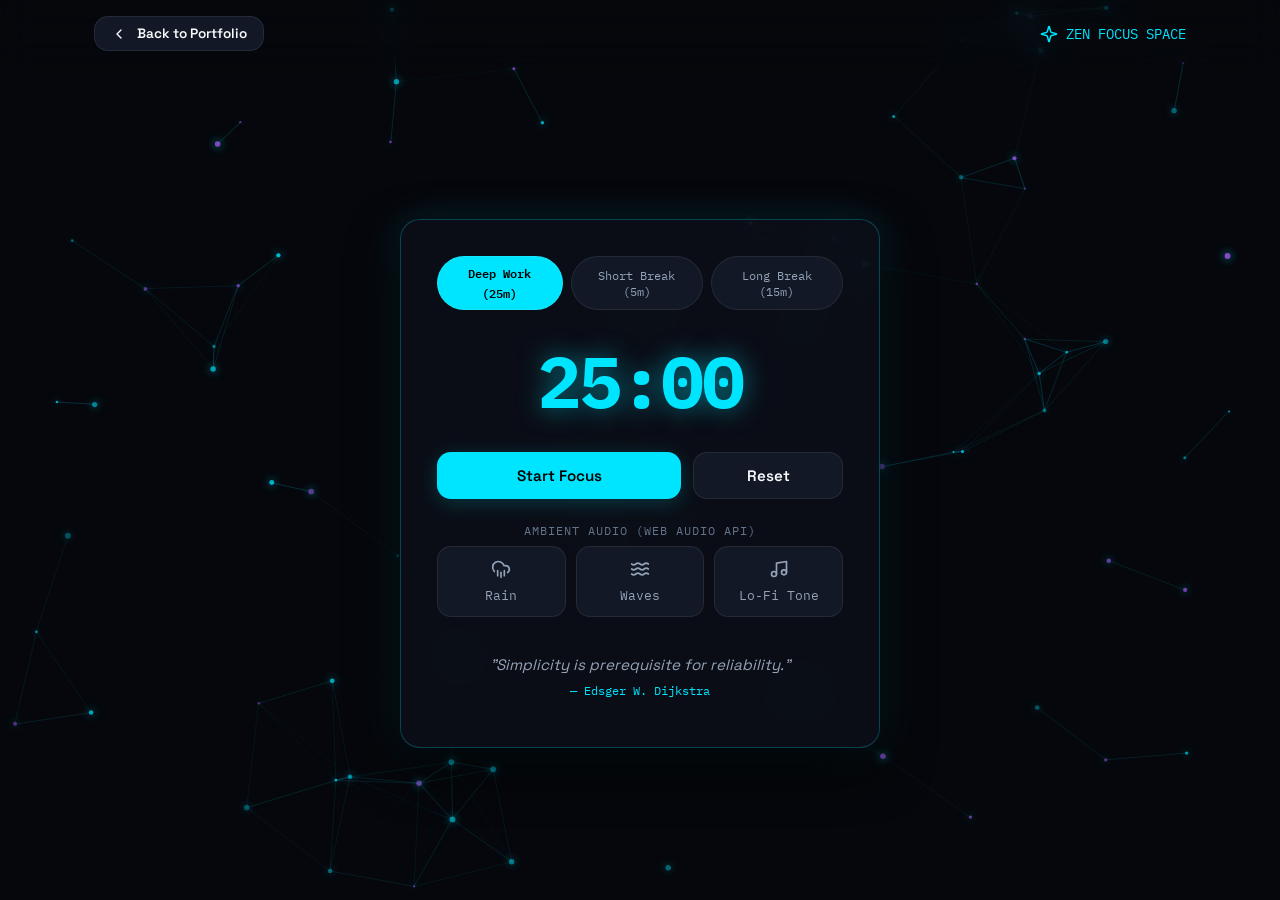
==== commit 8e2d4bfd: "feat: customize personal portfolio for HO DUC NHAN based on CV scan" ====
--- a/immersive.html
+++ b/immersive.html
@@ -3,8 +3,8 @@
 <head>
   <meta charset="UTF-8" />
   <meta name="viewport" content="width=device-width, initial-scale=1.0" />
-  <title>Zen Space | Nguyen Tan Thang</title>
-  <meta name="description" content="An immersive focus room with ambient audio, interactive particle constellation, and pomodoro timer." />
+  <title>Zen Space | HO DUC NHAN</title>
+  <meta name="description" content="An immersive focus room for deep finance modeling, academic focus, and operations planning." />
 
   <link rel="stylesheet" href="css/style.css" />
   <link rel="icon" href="data:image/svg+xml,<svg xmlns=%22http://www.w3.org/2000/svg%22 viewBox=%220 0 100 100%22><text y=%22.9em%22 font-size=%2290%22>✨</text></svg>" />
